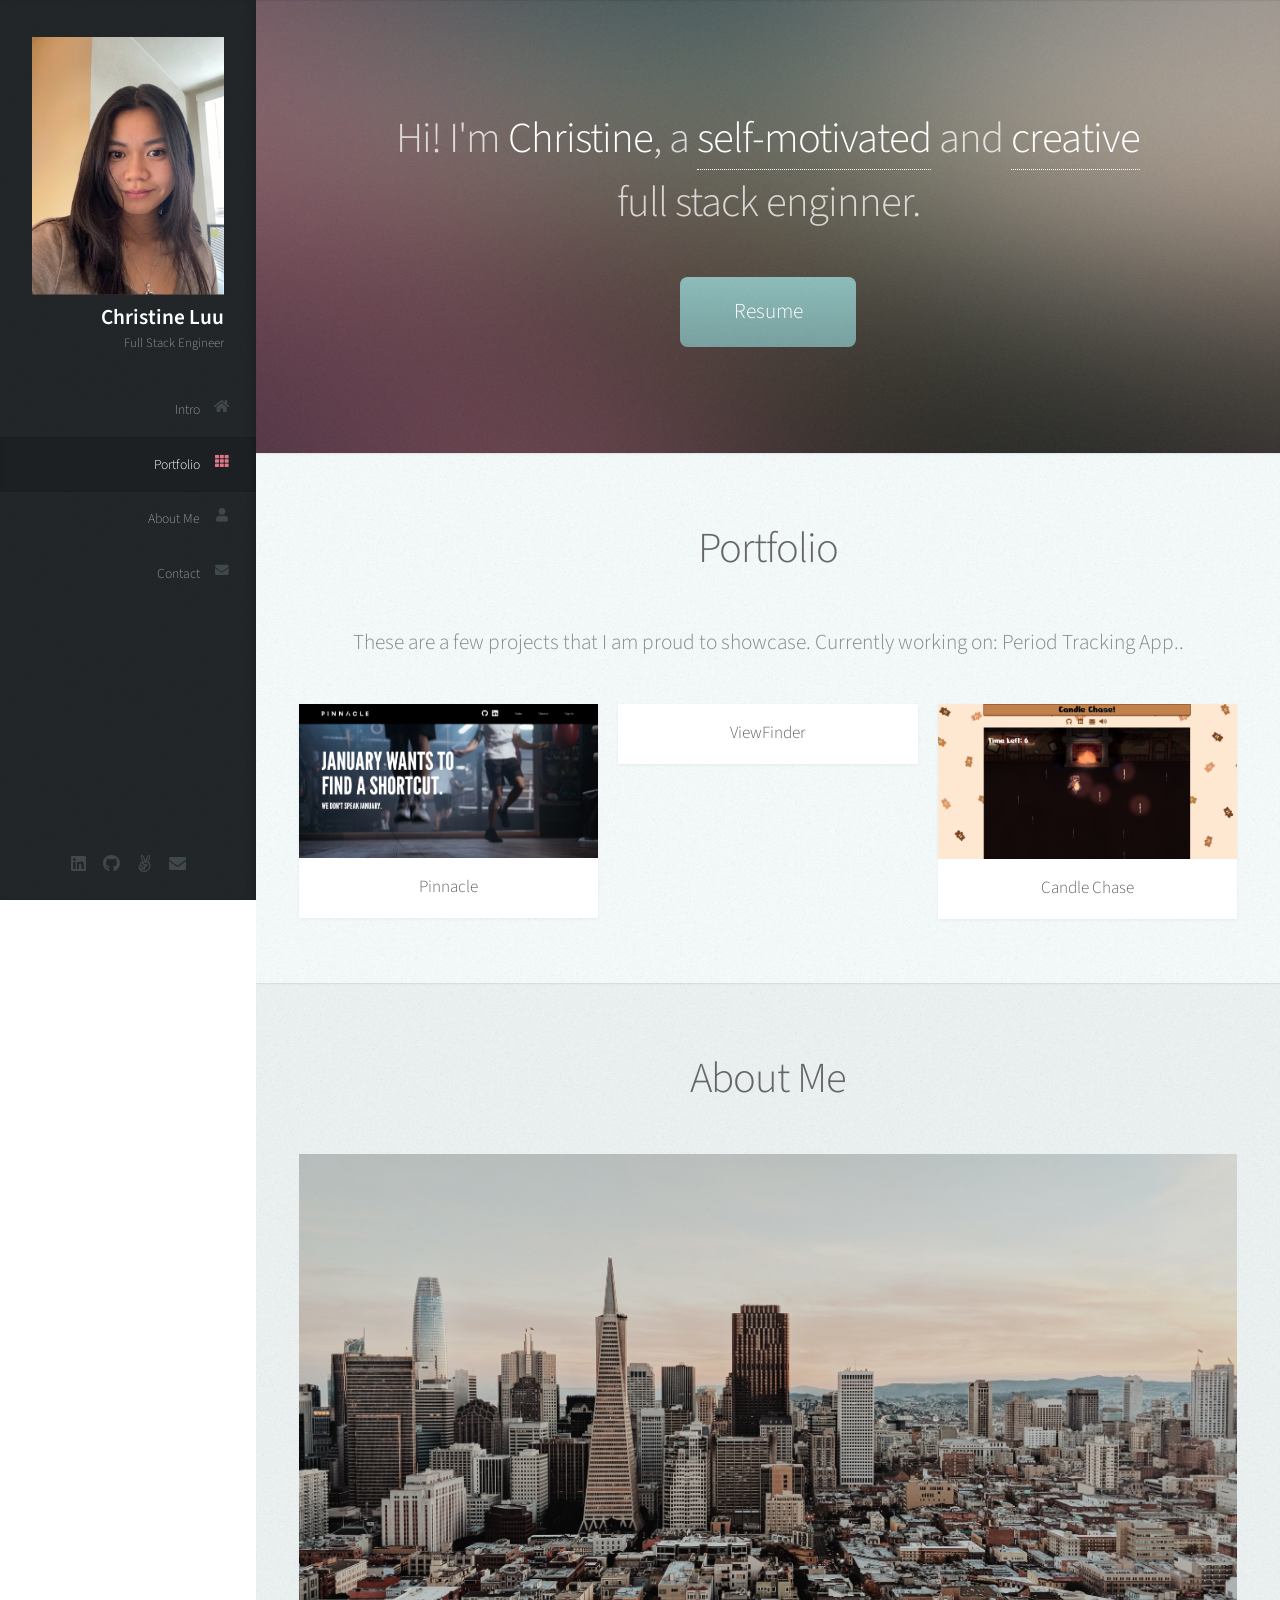
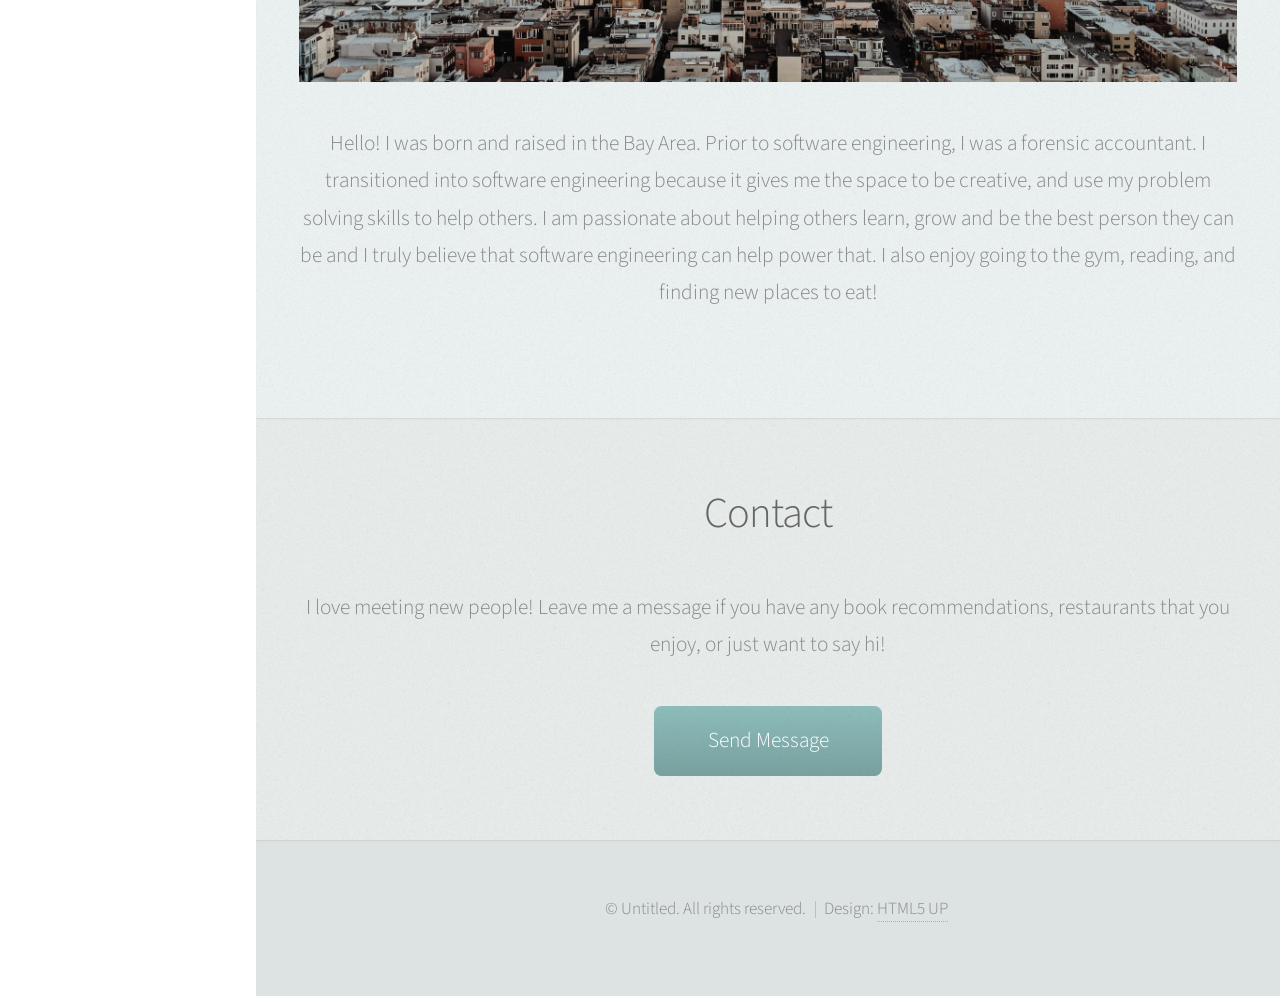
==== index.html @ a73b30ea "first commit" ====
<!DOCTYPE HTML>
<!--
	Prologue by HTML5 UP
	html5up.net | @ajlkn
	Free for personal and commercial use under the CCA 3.0 license (html5up.net/license)
-->
<html>
	<head>
		<title>Christine Luu</title>
		<meta charset="utf-8" />
		<meta name="viewport" content="width=device-width, initial-scale=1, user-scalable=no" />
		<link rel="stylesheet" href="assets/css/main.css" />
		<link rel="icon" type="image/x-icon" href="/images/favicon.png">
	</head>
	<body class="is-preload">

		<!-- Header -->
			<div id="header">

				<div class="top">

					<!-- Logo -->
						<div id="logo">
							<span ><img width="100%" height="100%" src="images/avatar.jpg" alt="" /></span>
							<h1 id="title">Christine Luu</h1>
							<p>Full Stack Engineer</p>
						</div>

					<!-- Nav -->
						<nav id="nav">
							<ul>
								<li><a href="#top" id="top-link"><span class="icon solid fa-home">Intro</span></a></li>
								<li><a href="#portfolio" id="portfolio-link"><span class="icon solid fa-th">Portfolio</span></a></li>
								<li><a href="#about" id="about-link"><span class="icon solid fa-user">About Me</span></a></li>
								<li><a href="#contact" id="contact-link"><span class="icon solid fa-envelope">Contact</span></a></li>
							</ul>
						</nav>

				</div>

				<div class="bottom">

					<!-- Social Icons -->
						<ul class="icons">
							<li><a href="https://www.linkedin.com/in/christineeluu/" target="_blank" class="icon brands fa-linkedin"><span class="label">LinkedIn</span></a></li>
							<li><a href="https://github.com/celuu" class="icon brands fa-github" target="_blank"><span class="label">Github</span></a></li>
							<li><a href="https://angel.co/u/christine-luu-1" class="icon brands fa-angellist" target="_blank"><span class="label">AngelList</span></a></li>
							<li><a href="mailto:christine.e.luu@gmail.com" class="icon solid fa-envelope" target="_blank"><span class="label">Email</span></a></li>
						</ul>

				</div>

			</div>

		<!-- Main -->
			<div id="main">

				<!-- Intro -->
					<section id="top" class="one dark cover">
						<div class="container">

							<header>
								<h2 class="alt">Hi! I'm <strong>Christine</strong>, a <a >self-motivated</a> and <a>creative</a><br />
								full stack
								enginner.</h2>
							</header>

							<footer>
								<a href="https://docs.google.com/document/d/1673OFGEujTyYGFkmAUpJrr63Ra83bWdtCJvjafljT1M/edit?usp=sharing" target="_blank" class="button scrolly">Resume</a>
							</footer>

						</div>
					</section>

				<!-- Portfolio -->
					<section id="portfolio" class="two">
						<div class="container">

							<header>
								<h2>Portfolio</h2>
							</header>

							<p>These are a few projects that I am proud to showcase. Currently working on: Period Tracking App..</p>

							<div class="row">
								<div class="col-4 col-12-mobile">
									<article class="item">
										<a href="https://pinnacle-nd0f.onrender.com/" class="image fit" target="_blank"><img src="images/pinnacle.png" alt="" /></a>
										<header>
											<h3>Pinnacle</h3>
										</header>
									</article>
								</div>
								<div class="col-4 col-12-mobile">
									
									<article class="item">
										<a href="https://viewfinder.onrender.com/" class="image fit" target="_blank"><img src="images/viewfinder.png"
												alt="" /></a>
										<header>
											<h3>ViewFinder</h3>
										</header>
									</article>
								</div>
								<div class="col-4 col-12-mobile">
									<article class="item">
										<a href="https://celuu.github.io/CandleChase/" class="image fit" target="_blank"><img src="images/candlechase.png"
												alt="" /></a>
										<header>
											<h3>Candle Chase</h3>
										</header>
									</article>
								</div>
							</div>

						</div>
					</section>

				<!-- About Me -->
					<section id="about" class="three">
						<div class="container">

							<header>
								<h2>About Me</h2>
							</header>

							<a href="#" class="image featured"><img src="images/sf.jpg" alt="" /></a>

							<p>Hello! I was born and raised in the Bay Area. Prior to software engineering, I was a forensic accountant.
							I transitioned into software engineering because it gives me the space to be creative, and use my problem solving skills to help others.
							I am passionate about helping others learn, grow and be the best person they can be and I truly believe that software engineering can help power that.
							I also enjoy going to the gym, reading, and finding new places to eat! 
							</p>

						</div>
					</section>

				<!-- Contact -->
					<section id="contact" class="four">
						<div class="container">

							<header>
								<h2>Contact</h2>
							</header>

							<p>I love meeting new people! Leave me a message if you have any book recommendations, restaurants that you enjoy, or just want to say hi!</p>
							<form method="post" action="#">
								<div class="row">
									<div class="col-12">
										<a href="mailto:christine.e.luu@gmail.com" target="_blank" class="button scrolly">Send Message</a>
							
									</div>
								</div>
							</form>

						</div>
					</section>

			</div>

		<!-- Footer -->
			<div id="footer">

				<!-- Copyright -->
					<ul class="copyright">
						<li>&copy; Untitled. All rights reserved.</li><li>Design: <a href="http://html5up.net">HTML5 UP</a></li>
					</ul>

			</div>

		<!-- Scripts -->
			<script src="assets/js/jquery.min.js"></script>
			<script src="assets/js/jquery.scrolly.min.js"></script>
			<script src="assets/js/jquery.scrollex.min.js"></script>
			<script src="assets/js/browser.min.js"></script>
			<script src="assets/js/breakpoints.min.js"></script>
			<script src="assets/js/util.js"></script>
			<script src="assets/js/main.js"></script>

	</body>
</html>
---- assets/css/main.css ----
@import url("fontawesome-all.min.css");
@import url("https://fonts.googleapis.com/css?family=Source+Sans+Pro:300,300italic,400,600");

/*
	Prologue by HTML5 UP
	html5up.net | @ajlkn
	Free for personal and commercial use under the CCA 3.0 license (html5up.net/license)
*/

html, body, div, span, applet, object,
iframe, h1, h2, h3, h4, h5, h6, p, blockquote,
pre, a, abbr, acronym, address, big, cite,
code, del, dfn, em, img, ins, kbd, q, s, samp,
small, strike, strong, sub, sup, tt, var, b,
u, i, center, dl, dt, dd, ol, ul, li, fieldset,
form, label, legend, table, caption, tbody,
tfoot, thead, tr, th, td, article, aside,
canvas, details, embed, figure, figcaption,
footer, header, hgroup, menu, nav, output, ruby,
section, summary, time, mark, audio, video {
	margin: 0;
	padding: 0;
	border: 0;
	font-size: 100%;
	font: inherit;
	vertical-align: baseline;}

article, aside, details, figcaption, figure,
footer, header, hgroup, menu, nav, section {
	display: block;}

body {
	line-height: 1;
}

ol, ul {
	list-style: none;
}

blockquote, q {
	quotes: none;
}

	blockquote:before, blockquote:after, q:before, q:after {
		content: '';
		content: none;
	}

table {
	border-collapse: collapse;
	border-spacing: 0;
}

body {
	-webkit-text-size-adjust: none;
}

mark {
	background-color: transparent;
	color: inherit;
}

input::-moz-focus-inner {
	border: 0;
	padding: 0;
}

input, select, textarea {
	-moz-appearance: none;
	-webkit-appearance: none;
	-ms-appearance: none;
	appearance: none;
}

/* Basic */

	html {
		box-sizing: border-box;
	}

	*, *:before, *:after {
		box-sizing: inherit;
	}

	body {
		background: #fff;
		font-family: 'Source Sans Pro', sans-serif;
		font-size: 19pt;
		font-weight: 300;
		line-height: 1.75em;
		color: #888;
	}

		body.is-preload *, body.is-preload *:before, body.is-preload *:after {
			-moz-animation: none !important;
			-webkit-animation: none !important;
			-ms-animation: none !important;
			animation: none !important;
			-moz-transition: none !important;
			-webkit-transition: none !important;
			-ms-transition: none !important;
			transition: none !important;
		}

	input, textarea, select {
		font-family: 'Source Sans Pro', sans-serif;
		font-size: 19pt;
		font-weight: 300;
		line-height: 1.75em;
		color: #888;
	}

	h1, h2, h3, h4, h5, h6 {
		font-weight: 300;
		color: #666;
		line-height: 1.5em;
	}

	h1 a, h2 a, h3 a, h4 a, h5 a, h6 a {
		color: inherit;
		text-decoration: none;
	}

		h1 a strong, h2 a strong, h3 a strong, h4 a strong, h5 a strong, h6 a strong {
			color: #333;
		}

	h2 {
		font-size: 2em;
		letter-spacing: -1px;
	}

		h2.alt {
			color: #888;
		}

			h2.alt strong {
				color: #666;
			}

	h3 {
		font-size: 1.5em;
	}

	header {
		margin: 0 0 2em 0;
	}

		header > p {
			margin: 1em 0 0 0;
		}

	footer {
		margin: 2em 0 0 0;
	}

	strong, b {
		font-weight: 300;
		color: #666;
	}

	em, i {
		font-style: italic;
	}

	a {
		text-decoration: none;
		color: inherit;
		border-bottom: dotted 1px rgba(128, 128, 128, 0.5);
		-moz-transition: color 0.35s ease-in-out, border-bottom-color 0.35s ease-in-out;
		-webkit-transition: color 0.35s ease-in-out, border-bottom-color 0.35s ease-in-out;
		-ms-transition: color 0.35s ease-in-out, border-bottom-color 0.35s ease-in-out;
		transition: color 0.35s ease-in-out, border-bottom-color 0.35s ease-in-out;
		outline: 0;
	}

		a:hover {
			color: #E27689;
			border-bottom-color: rgba(255, 255, 255, 0);
		}

	sub {
		position: relative;
		top: 0.5em;
		font-size: 0.8em;
	}

	sup {
		position: relative;
		top: -0.5em;
		font-size: 0.8em;
	}

	hr {
		border: 0;
		border-top: solid 1px #ddd;
	}

	blockquote {
		border-left: solid 0.5em #ddd;
		padding: 1em 0 1em 2em;
		font-style: italic;
	}

	p, ul, ol, dl, table {
		margin-bottom: 2em;
	}

	br.clear {
		clear: both;
	}

/* Container */

	.container {
		margin: 0 auto;
		max-width: 100%;
		width: 1400px;
	}

		@media screen and (min-width: 961px) and (max-width: 1880px) {

			.container {
				width: 1200px;
			}

		}

		@media screen and (min-width: 961px) and (max-width: 1620px) {

			.container {
				width: 960px;
			}

		}

		@media screen and (min-width: 961px) and (max-width: 1320px) {

			.container {
				width: 100%;
			}

		}

		@media screen and (max-width: 960px) {

			.container {
				width: 100%;
			}

		}

		@media screen and (max-width: 736px) {

			.container {
				width: 100%;
			}

		}

/* Row */

	.row {
		display: flex;
		flex-wrap: wrap;
		box-sizing: border-box;
		align-items: stretch;
	}

		.row > * {
			box-sizing: border-box;
		}

		.row.gtr-uniform > * > :last-child {
			margin-bottom: 0;
		}

		.row.aln-left {
			justify-content: flex-start;
		}

		.row.aln-center {
			justify-content: center;
		}

		.row.aln-right {
			justify-content: flex-end;
		}

		.row.aln-top {
			align-items: flex-start;
		}

		.row.aln-middle {
			align-items: center;
		}

		.row.aln-bottom {
			align-items: flex-end;
		}

		.row > .imp {
			order: -1;
		}

		.row > .col-1 {
			width: 8.33333%;
		}

		.row > .off-1 {
			margin-left: 8.33333%;
		}

		.row > .col-2 {
			width: 16.66667%;
		}

		.row > .off-2 {
			margin-left: 16.66667%;
		}

		.row > .col-3 {
			width: 25%;
		}

		.row > .off-3 {
			margin-left: 25%;
		}

		.row > .col-4 {
			width: 33.33333%;
		}

		.row > .off-4 {
			margin-left: 33.33333%;
		}

		.row > .col-5 {
			width: 41.66667%;
		}

		.row > .off-5 {
			margin-left: 41.66667%;
		}

		.row > .col-6 {
			width: 50%;
		}

		.row > .off-6 {
			margin-left: 50%;
		}

		.row > .col-7 {
			width: 58.33333%;
		}

		.row > .off-7 {
			margin-left: 58.33333%;
		}

		.row > .col-8 {
			width: 66.66667%;
		}

		.row > .off-8 {
			margin-left: 66.66667%;
		}

		.row > .col-9 {
			width: 75%;
		}

		.row > .off-9 {
			margin-left: 75%;
		}

		.row > .col-10 {
			width: 83.33333%;
		}

		.row > .off-10 {
			margin-left: 83.33333%;
		}

		.row > .col-11 {
			width: 91.66667%;
		}

		.row > .off-11 {
			margin-left: 91.66667%;
		}

		.row > .col-12 {
			width: 100%;
		}

		.row > .off-12 {
			margin-left: 100%;
		}

		.row.gtr-0 {
			margin-top: 0px;
			margin-left: 0px;
		}

			.row.gtr-0 > * {
				padding: 0px 0 0 0px;
			}

			.row.gtr-0.gtr-uniform {
				margin-top: 0px;
			}

				.row.gtr-0.gtr-uniform > * {
					padding-top: 0px;
				}

		.row.gtr-25 {
			margin-top: -10px;
			margin-left: -10px;
		}

			.row.gtr-25 > * {
				padding: 10px 0 0 10px;
			}

			.row.gtr-25.gtr-uniform {
				margin-top: -10px;
			}

				.row.gtr-25.gtr-uniform > * {
					padding-top: 10px;
				}

		.row.gtr-50 {
			margin-top: -20px;
			margin-left: -20px;
		}

			.row.gtr-50 > * {
				padding: 20px 0 0 20px;
			}

			.row.gtr-50.gtr-uniform {
				margin-top: -20px;
			}

				.row.gtr-50.gtr-uniform > * {
					padding-top: 20px;
				}

		.row {
			margin-top: -40px;
			margin-left: -40px;
		}

			.row > * {
				padding: 40px 0 0 40px;
			}

			.row.gtr-uniform {
				margin-top: -40px;
			}

				.row.gtr-uniform > * {
					padding-top: 40px;
				}

		.row.gtr-150 {
			margin-top: -60px;
			margin-left: -60px;
		}

			.row.gtr-150 > * {
				padding: 60px 0 0 60px;
			}

			.row.gtr-150.gtr-uniform {
				margin-top: -60px;
			}

				.row.gtr-150.gtr-uniform > * {
					padding-top: 60px;
				}

		.row.gtr-200 {
			margin-top: -80px;
			margin-left: -80px;
		}

			.row.gtr-200 > * {
				padding: 80px 0 0 80px;
			}

			.row.gtr-200.gtr-uniform {
				margin-top: -80px;
			}

				.row.gtr-200.gtr-uniform > * {
					padding-top: 80px;
				}

		@media screen and (min-width: 961px) and (max-width: 1880px) {

			.row {
				display: flex;
				flex-wrap: wrap;
				box-sizing: border-box;
				align-items: stretch;
			}

				.row > * {
					box-sizing: border-box;
				}

				.row.gtr-uniform > * > :last-child {
					margin-bottom: 0;
				}

				.row.aln-left {
					justify-content: flex-start;
				}

				.row.aln-center {
					justify-content: center;
				}

				.row.aln-right {
					justify-content: flex-end;
				}

				.row.aln-top {
					align-items: flex-start;
				}

				.row.aln-middle {
					align-items: center;
				}

				.row.aln-bottom {
					align-items: flex-end;
				}

				.row > .imp-wide {
					order: -1;
				}

				.row > .col-1-wide {
					width: 8.33333%;
				}

				.row > .off-1-wide {
					margin-left: 8.33333%;
				}

				.row > .col-2-wide {
					width: 16.66667%;
				}

				.row > .off-2-wide {
					margin-left: 16.66667%;
				}

				.row > .col-3-wide {
					width: 25%;
				}

				.row > .off-3-wide {
					margin-left: 25%;
				}

				.row > .col-4-wide {
					width: 33.33333%;
				}

				.row > .off-4-wide {
					margin-left: 33.33333%;
				}

				.row > .col-5-wide {
					width: 41.66667%;
				}

				.row > .off-5-wide {
					margin-left: 41.66667%;
				}

				.row > .col-6-wide {
					width: 50%;
				}

				.row > .off-6-wide {
					margin-left: 50%;
				}

				.row > .col-7-wide {
					width: 58.33333%;
				}

				.row > .off-7-wide {
					margin-left: 58.33333%;
				}

				.row > .col-8-wide {
					width: 66.66667%;
				}

				.row > .off-8-wide {
					margin-left: 66.66667%;
				}

				.row > .col-9-wide {
					width: 75%;
				}

				.row > .off-9-wide {
					margin-left: 75%;
				}

				.row > .col-10-wide {
					width: 83.33333%;
				}

				.row > .off-10-wide {
					margin-left: 83.33333%;
				}

				.row > .col-11-wide {
					width: 91.66667%;
				}

				.row > .off-11-wide {
					margin-left: 91.66667%;
				}

				.row > .col-12-wide {
					width: 100%;
				}

				.row > .off-12-wide {
					margin-left: 100%;
				}

				.row.gtr-0 {
					margin-top: 0px;
					margin-left: 0px;
				}

					.row.gtr-0 > * {
						padding: 0px 0 0 0px;
					}

					.row.gtr-0.gtr-uniform {
						margin-top: 0px;
					}

						.row.gtr-0.gtr-uniform > * {
							padding-top: 0px;
						}

				.row.gtr-25 {
					margin-top: -10px;
					margin-left: -10px;
				}

					.row.gtr-25 > * {
						padding: 10px 0 0 10px;
					}

					.row.gtr-25.gtr-uniform {
						margin-top: -10px;
					}

						.row.gtr-25.gtr-uniform > * {
							padding-top: 10px;
						}

				.row.gtr-50 {
					margin-top: -20px;
					margin-left: -20px;
				}

					.row.gtr-50 > * {
						padding: 20px 0 0 20px;
					}

					.row.gtr-50.gtr-uniform {
						margin-top: -20px;
					}

						.row.gtr-50.gtr-uniform > * {
							padding-top: 20px;
						}

				.row {
					margin-top: -40px;
					margin-left: -40px;
				}

					.row > * {
						padding: 40px 0 0 40px;
					}

					.row.gtr-uniform {
						margin-top: -40px;
					}

						.row.gtr-uniform > * {
							padding-top: 40px;
						}

				.row.gtr-150 {
					margin-top: -60px;
					margin-left: -60px;
				}

					.row.gtr-150 > * {
						padding: 60px 0 0 60px;
					}

					.row.gtr-150.gtr-uniform {
						margin-top: -60px;
					}

						.row.gtr-150.gtr-uniform > * {
							padding-top: 60px;
						}

				.row.gtr-200 {
					margin-top: -80px;
					margin-left: -80px;
				}

					.row.gtr-200 > * {
						padding: 80px 0 0 80px;
					}

					.row.gtr-200.gtr-uniform {
						margin-top: -80px;
					}

						.row.gtr-200.gtr-uniform > * {
							padding-top: 80px;
						}

		}

		@media screen and (min-width: 961px) and (max-width: 1620px) {

			.row {
				display: flex;
				flex-wrap: wrap;
				box-sizing: border-box;
				align-items: stretch;
			}

				.row > * {
					box-sizing: border-box;
				}

				.row.gtr-uniform > * > :last-child {
					margin-bottom: 0;
				}

				.row.aln-left {
					justify-content: flex-start;
				}

				.row.aln-center {
					justify-content: center;
				}

				.row.aln-right {
					justify-content: flex-end;
				}

				.row.aln-top {
					align-items: flex-start;
				}

				.row.aln-middle {
					align-items: center;
				}

				.row.aln-bottom {
					align-items: flex-end;
				}

				.row > .imp-normal {
					order: -1;
				}

				.row > .col-1-normal {
					width: 8.33333%;
				}

				.row > .off-1-normal {
					margin-left: 8.33333%;
				}

				.row > .col-2-normal {
					width: 16.66667%;
				}

				.row > .off-2-normal {
					margin-left: 16.66667%;
				}

				.row > .col-3-normal {
					width: 25%;
				}

				.row > .off-3-normal {
					margin-left: 25%;
				}

				.row > .col-4-normal {
					width: 33.33333%;
				}

				.row > .off-4-normal {
					margin-left: 33.33333%;
				}

				.row > .col-5-normal {
					width: 41.66667%;
				}

				.row > .off-5-normal {
					margin-left: 41.66667%;
				}

				.row > .col-6-normal {
					width: 50%;
				}

				.row > .off-6-normal {
					margin-left: 50%;
				}

				.row > .col-7-normal {
					width: 58.33333%;
				}

				.row > .off-7-normal {
					margin-left: 58.33333%;
				}

				.row > .col-8-normal {
					width: 66.66667%;
				}

				.row > .off-8-normal {
					margin-left: 66.66667%;
				}

				.row > .col-9-normal {
					width: 75%;
				}

				.row > .off-9-normal {
					margin-left: 75%;
				}

				.row > .col-10-normal {
					width: 83.33333%;
				}

				.row > .off-10-normal {
					margin-left: 83.33333%;
				}

				.row > .col-11-normal {
					width: 91.66667%;
				}

				.row > .off-11-normal {
					margin-left: 91.66667%;
				}

				.row > .col-12-normal {
					width: 100%;
				}

				.row > .off-12-normal {
					margin-left: 100%;
				}

				.row.gtr-0 {
					margin-top: 0px;
					margin-left: 0px;
				}

					.row.gtr-0 > * {
						padding: 0px 0 0 0px;
					}

					.row.gtr-0.gtr-uniform {
						margin-top: 0px;
					}

						.row.gtr-0.gtr-uniform > * {
							padding-top: 0px;
						}

				.row.gtr-25 {
					margin-top: -10px;
					margin-left: -10px;
				}

					.row.gtr-25 > * {
						padding: 10px 0 0 10px;
					}

					.row.gtr-25.gtr-uniform {
						margin-top: -10px;
					}

						.row.gtr-25.gtr-uniform > * {
							padding-top: 10px;
						}

				.row.gtr-50 {
					margin-top: -20px;
					margin-left: -20px;
				}

					.row.gtr-50 > * {
						padding: 20px 0 0 20px;
					}

					.row.gtr-50.gtr-uniform {
						margin-top: -20px;
					}

						.row.gtr-50.gtr-uniform > * {
							padding-top: 20px;
						}

				.row {
					margin-top: -40px;
					margin-left: -40px;
				}

					.row > * {
						padding: 40px 0 0 40px;
					}

					.row.gtr-uniform {
						margin-top: -40px;
					}

						.row.gtr-uniform > * {
							padding-top: 40px;
						}

				.row.gtr-150 {
					margin-top: -60px;
					margin-left: -60px;
				}

					.row.gtr-150 > * {
						padding: 60px 0 0 60px;
					}

					.row.gtr-150.gtr-uniform {
						margin-top: -60px;
					}

						.row.gtr-150.gtr-uniform > * {
							padding-top: 60px;
						}

				.row.gtr-200 {
					margin-top: -80px;
					margin-left: -80px;
				}

					.row.gtr-200 > * {
						padding: 80px 0 0 80px;
					}

					.row.gtr-200.gtr-uniform {
						margin-top: -80px;
					}

						.row.gtr-200.gtr-uniform > * {
							padding-top: 80px;
						}

		}

		@media screen and (min-width: 961px) and (max-width: 1320px) {

			.row {
				display: flex;
				flex-wrap: wrap;
				box-sizing: border-box;
				align-items: stretch;
			}

				.row > * {
					box-sizing: border-box;
				}

				.row.gtr-uniform > * > :last-child {
					margin-bottom: 0;
				}

				.row.aln-left {
					justify-content: flex-start;
				}

				.row.aln-center {
					justify-content: center;
				}

				.row.aln-right {
					justify-content: flex-end;
				}

				.row.aln-top {
					align-items: flex-start;
				}

				.row.aln-middle {
					align-items: center;
				}

				.row.aln-bottom {
					align-items: flex-end;
				}

				.row > .imp-narrow {
					order: -1;
				}

				.row > .col-1-narrow {
					width: 8.33333%;
				}

				.row > .off-1-narrow {
					margin-left: 8.33333%;
				}

				.row > .col-2-narrow {
					width: 16.66667%;
				}

				.row > .off-2-narrow {
					margin-left: 16.66667%;
				}

				.row > .col-3-narrow {
					width: 25%;
				}

				.row > .off-3-narrow {
					margin-left: 25%;
				}

				.row > .col-4-narrow {
					width: 33.33333%;
				}

				.row > .off-4-narrow {
					margin-left: 33.33333%;
				}

				.row > .col-5-narrow {
					width: 41.66667%;
				}

				.row > .off-5-narrow {
					margin-left: 41.66667%;
				}

				.row > .col-6-narrow {
					width: 50%;
				}

				.row > .off-6-narrow {
					margin-left: 50%;
				}

				.row > .col-7-narrow {
					width: 58.33333%;
				}

				.row > .off-7-narrow {
					margin-left: 58.33333%;
				}

				.row > .col-8-narrow {
					width: 66.66667%;
				}

				.row > .off-8-narrow {
					margin-left: 66.66667%;
				}

				.row > .col-9-narrow {
					width: 75%;
				}

				.row > .off-9-narrow {
					margin-left: 75%;
				}

				.row > .col-10-narrow {
					width: 83.33333%;
				}

				.row > .off-10-narrow {
					margin-left: 83.33333%;
				}

				.row > .col-11-narrow {
					width: 91.66667%;
				}

				.row > .off-11-narrow {
					margin-left: 91.66667%;
				}

				.row > .col-12-narrow {
					width: 100%;
				}

				.row > .off-12-narrow {
					margin-left: 100%;
				}

				.row.gtr-0 {
					margin-top: 0px;
					margin-left: 0px;
				}

					.row.gtr-0 > * {
						padding: 0px 0 0 0px;
					}

					.row.gtr-0.gtr-uniform {
						margin-top: 0px;
					}

						.row.gtr-0.gtr-uniform > * {
							padding-top: 0px;
						}

				.row.gtr-25 {
					margin-top: -5px;
					margin-left: -5px;
				}

					.row.gtr-25 > * {
						padding: 5px 0 0 5px;
					}

					.row.gtr-25.gtr-uniform {
						margin-top: -5px;
					}

						.row.gtr-25.gtr-uniform > * {
							padding-top: 5px;
						}

				.row.gtr-50 {
					margin-top: -10px;
					margin-left: -10px;
				}

					.row.gtr-50 > * {
						padding: 10px 0 0 10px;
					}

					.row.gtr-50.gtr-uniform {
						margin-top: -10px;
					}

						.row.gtr-50.gtr-uniform > * {
							padding-top: 10px;
						}

				.row {
					margin-top: -20px;
					margin-left: -20px;
				}

					.row > * {
						padding: 20px 0 0 20px;
					}

					.row.gtr-uniform {
						margin-top: -20px;
					}

						.row.gtr-uniform > * {
							padding-top: 20px;
						}

				.row.gtr-150 {
					margin-top: -30px;
					margin-left: -30px;
				}

					.row.gtr-150 > * {
						padding: 30px 0 0 30px;
					}

					.row.gtr-150.gtr-uniform {
						margin-top: -30px;
					}

						.row.gtr-150.gtr-uniform > * {
							padding-top: 30px;
						}

				.row.gtr-200 {
					margin-top: -40px;
					margin-left: -40px;
				}

					.row.gtr-200 > * {
						padding: 40px 0 0 40px;
					}

					.row.gtr-200.gtr-uniform {
						margin-top: -40px;
					}

						.row.gtr-200.gtr-uniform > * {
							padding-top: 40px;
						}

		}

		@media screen and (max-width: 960px) {

			.row {
				display: flex;
				flex-wrap: wrap;
				box-sizing: border-box;
				align-items: stretch;
			}

				.row > * {
					box-sizing: border-box;
				}

				.row.gtr-uniform > * > :last-child {
					margin-bottom: 0;
				}

				.row.aln-left {
					justify-content: flex-start;
				}

				.row.aln-center {
					justify-content: center;
				}

				.row.aln-right {
					justify-content: flex-end;
				}

				.row.aln-top {
					align-items: flex-start;
				}

				.row.aln-middle {
					align-items: center;
				}

				.row.aln-bottom {
					align-items: flex-end;
				}

				.row > .imp-narrower {
					order: -1;
				}

				.row > .col-1-narrower {
					width: 8.33333%;
				}

				.row > .off-1-narrower {
					margin-left: 8.33333%;
				}

				.row > .col-2-narrower {
					width: 16.66667%;
				}

				.row > .off-2-narrower {
					margin-left: 16.66667%;
				}

				.row > .col-3-narrower {
					width: 25%;
				}

				.row > .off-3-narrower {
					margin-left: 25%;
				}

				.row > .col-4-narrower {
					width: 33.33333%;
				}

				.row > .off-4-narrower {
					margin-left: 33.33333%;
				}

				.row > .col-5-narrower {
					width: 41.66667%;
				}

				.row > .off-5-narrower {
					margin-left: 41.66667%;
				}

				.row > .col-6-narrower {
					width: 50%;
				}

				.row > .off-6-narrower {
					margin-left: 50%;
				}

				.row > .col-7-narrower {
					width: 58.33333%;
				}

				.row > .off-7-narrower {
					margin-left: 58.33333%;
				}

				.row > .col-8-narrower {
					width: 66.66667%;
				}

				.row > .off-8-narrower {
					margin-left: 66.66667%;
				}

				.row > .col-9-narrower {
					width: 75%;
				}

				.row > .off-9-narrower {
					margin-left: 75%;
				}

				.row > .col-10-narrower {
					width: 83.33333%;
				}

				.row > .off-10-narrower {
					margin-left: 83.33333%;
				}

				.row > .col-11-narrower {
					width: 91.66667%;
				}

				.row > .off-11-narrower {
					margin-left: 91.66667%;
				}

				.row > .col-12-narrower {
					width: 100%;
				}

				.row > .off-12-narrower {
					margin-left: 100%;
				}

				.row.gtr-0 {
					margin-top: 0px;
					margin-left: 0px;
				}

					.row.gtr-0 > * {
						padding: 0px 0 0 0px;
					}

					.row.gtr-0.gtr-uniform {
						margin-top: 0px;
					}

						.row.gtr-0.gtr-uniform > * {
							padding-top: 0px;
						}

				.row.gtr-25 {
					margin-top: -5px;
					margin-left: -5px;
				}

					.row.gtr-25 > * {
						padding: 5px 0 0 5px;
					}

					.row.gtr-25.gtr-uniform {
						margin-top: -5px;
					}

						.row.gtr-25.gtr-uniform > * {
							padding-top: 5px;
						}

				.row.gtr-50 {
					margin-top: -10px;
					margin-left: -10px;
				}

					.row.gtr-50 > * {
						padding: 10px 0 0 10px;
					}

					.row.gtr-50.gtr-uniform {
						margin-top: -10px;
					}

						.row.gtr-50.gtr-uniform > * {
							padding-top: 10px;
						}

				.row {
					margin-top: -20px;
					margin-left: -20px;
				}

					.row > * {
						padding: 20px 0 0 20px;
					}

					.row.gtr-uniform {
						margin-top: -20px;
					}

						.row.gtr-uniform > * {
							padding-top: 20px;
						}

				.row.gtr-150 {
					margin-top: -30px;
					margin-left: -30px;
				}

					.row.gtr-150 > * {
						padding: 30px 0 0 30px;
					}

					.row.gtr-150.gtr-uniform {
						margin-top: -30px;
					}

						.row.gtr-150.gtr-uniform > * {
							padding-top: 30px;
						}

				.row.gtr-200 {
					margin-top: -40px;
					margin-left: -40px;
				}

					.row.gtr-200 > * {
						padding: 40px 0 0 40px;
					}

					.row.gtr-200.gtr-uniform {
						margin-top: -40px;
					}

						.row.gtr-200.gtr-uniform > * {
							padding-top: 40px;
						}

		}

		@media screen and (max-width: 736px) {

			.row {
				display: flex;
				flex-wrap: wrap;
				box-sizing: border-box;
				align-items: stretch;
			}

				.row > * {
					box-sizing: border-box;
				}

				.row.gtr-uniform > * > :last-child {
					margin-bottom: 0;
				}

				.row.aln-left {
					justify-content: flex-start;
				}

				.row.aln-center {
					justify-content: center;
				}

				.row.aln-right {
					justify-content: flex-end;
				}

				.row.aln-top {
					align-items: flex-start;
				}

				.row.aln-middle {
					align-items: center;
				}

				.row.aln-bottom {
					align-items: flex-end;
				}

				.row > .imp-mobile {
					order: -1;
				}

				.row > .col-1-mobile {
					width: 8.33333%;
				}

				.row > .off-1-mobile {
					margin-left: 8.33333%;
				}

				.row > .col-2-mobile {
					width: 16.66667%;
				}

				.row > .off-2-mobile {
					margin-left: 16.66667%;
				}

				.row > .col-3-mobile {
					width: 25%;
				}

				.row > .off-3-mobile {
					margin-left: 25%;
				}

				.row > .col-4-mobile {
					width: 33.33333%;
				}

				.row > .off-4-mobile {
					margin-left: 33.33333%;
				}

				.row > .col-5-mobile {
					width: 41.66667%;
				}

				.row > .off-5-mobile {
					margin-left: 41.66667%;
				}

				.row > .col-6-mobile {
					width: 50%;
				}

				.row > .off-6-mobile {
					margin-left: 50%;
				}

				.row > .col-7-mobile {
					width: 58.33333%;
				}

				.row > .off-7-mobile {
					margin-left: 58.33333%;
				}

				.row > .col-8-mobile {
					width: 66.66667%;
				}

				.row > .off-8-mobile {
					margin-left: 66.66667%;
				}

				.row > .col-9-mobile {
					width: 75%;
				}

				.row > .off-9-mobile {
					margin-left: 75%;
				}

				.row > .col-10-mobile {
					width: 83.33333%;
				}

				.row > .off-10-mobile {
					margin-left: 83.33333%;
				}

				.row > .col-11-mobile {
					width: 91.66667%;
				}

				.row > .off-11-mobile {
					margin-left: 91.66667%;
				}

				.row > .col-12-mobile {
					width: 100%;
				}

				.row > .off-12-mobile {
					margin-left: 100%;
				}

				.row.gtr-0 {
					margin-top: 0px;
					margin-left: 0px;
				}

					.row.gtr-0 > * {
						padding: 0px 0 0 0px;
					}

					.row.gtr-0.gtr-uniform {
						margin-top: 0px;
					}

						.row.gtr-0.gtr-uniform > * {
							padding-top: 0px;
						}

				.row.gtr-25 {
					margin-top: -5px;
					margin-left: -5px;
				}

					.row.gtr-25 > * {
						padding: 5px 0 0 5px;
					}

					.row.gtr-25.gtr-uniform {
						margin-top: -5px;
					}

						.row.gtr-25.gtr-uniform > * {
							padding-top: 5px;
						}

				.row.gtr-50 {
					margin-top: -10px;
					margin-left: -10px;
				}

					.row.gtr-50 > * {
						padding: 10px 0 0 10px;
					}

					.row.gtr-50.gtr-uniform {
						margin-top: -10px;
					}

						.row.gtr-50.gtr-uniform > * {
							padding-top: 10px;
						}

				.row {
					margin-top: -20px;
					margin-left: -20px;
				}

					.row > * {
						padding: 20px 0 0 20px;
					}

					.row.gtr-uniform {
						margin-top: -20px;
					}

						.row.gtr-uniform > * {
							padding-top: 20px;
						}

				.row.gtr-150 {
					margin-top: -30px;
					margin-left: -30px;
				}

					.row.gtr-150 > * {
						padding: 30px 0 0 30px;
					}

					.row.gtr-150.gtr-uniform {
						margin-top: -30px;
					}

						.row.gtr-150.gtr-uniform > * {
							padding-top: 30px;
						}

				.row.gtr-200 {
					margin-top: -40px;
					margin-left: -40px;
				}

					.row.gtr-200 > * {
						padding: 40px 0 0 40px;
					}

					.row.gtr-200.gtr-uniform {
						margin-top: -40px;
					}

						.row.gtr-200.gtr-uniform > * {
							padding-top: 40px;
						}

		}

/* Sections/Article */

	section, article {
		margin-bottom: 3em;

	}

		section > :last-child,
		section > .container, section:last-child, article > :last-child,
		article > .container, article:last-child {
			margin-bottom: 0;
		}

		.row > section, .row > article {
			margin-bottom: 0;
		}

/* Image */

	.image {
		display: inline-block;
		border: 0;
	}

		.image img {
			display: block;
			width: 100%;
		}

		.image.avatar48 {
			width: 48px;
			height: 48px;
			background: #f00;
		}

			.image.avatar48 img {
				width: 48px;
				height: 48px;
			}

		.image.fit {
			display: block;
			width: 100%;
		}

		.image.featured {
			display: block;
			width: 100%;
			margin: 0 0 2em 0;
		}

		.image.left {
			float: left;
			margin: 0 2em 2em 0;
		}

		.image.centered {
			display: block;
			margin: 0 0 2em 0;
		}

			.image.centered img {
				margin: 0 auto;
				width: auto;
			}

/* List */

	ul {
		list-style: disc;
		padding-left: 1em;
	}

		ul li {
			padding-left: 0.5em;
		}

	ol {
		list-style: decimal;
		padding-left: 1.25em;
	}

		ol li {
			padding-left: 0.25em;
		}

/* Icons */

	ul.icons {
		cursor: default;
		list-style: none;
		padding-left: 0;
	}

		ul.icons li {
			display: inline-block;
			padding-left: 0;
		}

		ul.icons a {
			display: inline-block;
			width: 2em;
			height: 2em;
			line-height: 2em;
			text-align: center;
			border: 0;
		}

/* Form */

	form label {
		display: block;
		text-align: left;
		margin-bottom: 0.5em;
	}

	form input[type="text"],
	form input[type="email"],
	form input[type="password"],
	form select,
	form textarea {
		position: relative;
		-webkit-appearance: none;
		display: block;
		border: 0;
		outline: 0;
		background: #fff;
		background: rgba(255, 255, 255, 0.75);
		width: 100%;
		border-radius: 0.35em;
		padding: 0.75em 1em 0.75em 1em;
		box-shadow: inset 0 0.1em 0.1em 0 rgba(0, 0, 0, 0.05);
		border: solid 1px rgba(0, 0, 0, 0.15);
		-moz-transition: all 0.35s ease-in-out;
		-webkit-transition: all 0.35s ease-in-out;
		-ms-transition: all 0.35s ease-in-out;
		transition: all 0.35s ease-in-out;
	}

		form input[type="text"]:focus,
		form input[type="email"]:focus,
		form input[type="password"]:focus,
		form select:focus,
		form textarea:focus {
			box-shadow: 0 0 2px 1px #8ebebc;
			background: #fff;
		}

	form input[type="text"],
	form input[type="email"],
	form input[type="password"],
	form select {
		line-height: 1.25em;
	}

	form textarea {
		min-height: 14em;
	}

	form ::-webkit-input-placeholder {
		color: #555 !important;
	}

	form :-moz-placeholder {
		color: #555 !important;
	}

	form ::-moz-placeholder {
		color: #555 !important;
	}

	form :-ms-input-placeholder {
		color: #555 !important;
	}

	form ::-moz-focus-inner {
		border: 0;
	}

/* Table */

	table {
		width: 100%;
		text-align: left;
	}

		table tbody tr:nth-child(2n+2) {
			background: #f4f4f4;
		}

		table td {
			padding: 0.5em 1em 0.5em 1em;
		}

		table th {
			text-align: left;
			padding: 0.5em 1em 0.5em 1em;
			color: #fff;
			background: #222729 url("images/overlay.png");
		}

		table thead {
			background: #444;
			color: #fff;
		}

		table tfoot {
			background: #eee;
		}

/* Button */

	input[type="button"],
	input[type="submit"],
	input[type="reset"],
	button,
	.button {
		position: relative;
		display: inline-block;
		border-radius: 0.35em;
		color: #fff !important;
		text-decoration: none;
		padding: 0.75em 2.5em 0.75em 2.5em;
		background-color: #8ebebc;
		border: 0;
		cursor: pointer;
		background-image: -moz-linear-gradient(top, rgba(0, 0, 0, 0), rgba(0, 0, 0, 0.15)), url("images/overlay.png");
		background-image: -webkit-linear-gradient(top, rgba(0, 0, 0, 0), rgba(0, 0, 0, 0.15)), url("images/overlay.png");
		background-image: -ms-linear-gradient(top, rgba(0, 0, 0, 0), rgba(0, 0, 0, 0.15)), url("images/overlay.png");
		background-image: linear-gradient(top, rgba(0, 0, 0, 0), rgba(0, 0, 0, 0.15)), url("images/overlay.png");
		-moz-transition: background-color 0.35s ease-in-out;
		-webkit-transition: background-color 0.35s ease-in-out;
		-ms-transition: background-color 0.35s ease-in-out;
		transition: background-color 0.35s ease-in-out;
	}

		input[type="button"]:hover,
		input[type="submit"]:hover,
		input[type="reset"]:hover,
		button:hover,
		.button:hover {
			background-color: #9ececc;
		}

		input[type="button"]:active,
		input[type="submit"]:active,
		input[type="reset"]:active,
		button:active,
		.button:active {
			background-color: #7eaeac;
		}

/* Item */

	.item {
		box-shadow: 0 0.05em 0.15em 0 rgba(0, 0, 0, 0.05);
		margin-bottom: 40px;
	}

		.item header {
			background: #fff;
			margin: 0;
			padding: 1em 0 1em 0;
			font-size: 0.8em;
		}

			.item header h3 {
				font-size: 1em;
			}

/* Icons */

	.icon {
		text-decoration: none;
		text-decoration: none;
	}

		.icon:before {
			-moz-osx-font-smoothing: grayscale;
			-webkit-font-smoothing: antialiased;
			display: inline-block;
			font-style: normal;
			font-variant: normal;
			text-rendering: auto;
			line-height: 1;
			text-transform: none !important;
			font-family: 'Font Awesome 5 Free';
			font-weight: 400;
		}

		.icon:before {
			line-height: inherit;
		}

		.icon > .label {
			display: none;
		}

		.icon.solid:before {
			font-weight: 900;
		}

		.icon.brands:before {
			font-family: 'Font Awesome 5 Brands';
		}

/* Header */

	#header {
		display: -moz-flex;
		display: -webkit-flex;
		display: -ms-flex;
		display: flex;
		-moz-flex-direction: column;
		-webkit-flex-direction: column;
		-ms-flex-direction: column;
		flex-direction: column;
		-moz-justify-content: space-between;
		-webkit-justify-content: space-between;
		-ms-justify-content: space-between;
		justify-content: space-between;
		background: #222629 url("images/overlay.png");
		box-shadow: inset -0.25em 0 0.25em 0 rgba(0, 0, 0, 0.1);
		color: #fff;
		height: 100%;
		left: 0;
		overflow-y: auto;
		position: fixed;
		text-align: right;
		top: 0;
		width: 375px;
	}

		#header .top {
			-moz-flex-grow: 1;
			-webkit-flex-grow: 1;
			-ms-flex-grow: 1;
			flex-grow: 1;
		}

		#header .bottom {
			-moz-flex-shrink: 0;
			-webkit-flex-shrink: 0;
			-ms-flex-shrink: 0;
			flex-shrink: 0;
			padding: 1.5em 0 0.75em 0;
		}

			#header .bottom > :last-child {
				margin-bottom: 0;
			}

		#header .icons {
			font-size: 0.8em;
			text-align: center;
		}

			#header .icons a {
				color: #41484c;
				-moz-transition: color 0.35s ease-in-out;
				-webkit-transition: color 0.35s ease-in-out;
				-ms-transition: color 0.35s ease-in-out;
				transition: color 0.35s ease-in-out;
			}

				#header .icons a:hover {
					color: #fff;
				}

	#logo {
		position: relative;
		margin: 1.75em 1.5em 1.5em 1.5em;
		min-height: 48px;
		cursor: default;
	}

		#logo h1 {
			position: relative;
			color: #fff;
			font-weight: 600;
			font-size: 1em;
			line-height: 1em;
		}

		#logo p {
			position: relative;
			display: block;
			font-size: 0.6em;
			color: rgba(255, 255, 255, 0.5);
			line-height: 1.25em;
			margin: 0.5em 0 0 0;
		}

		#logo .image {
			position: absolute;
			left: 0;
			top: 0;
		}

	#nav ul {
		list-style: none;
		padding-left: 0;
		margin-bottom: 0;
	}

		#nav ul li {
			padding-left: 0;
		}

			#nav ul li a {
				display: block;
				padding: 0.5em 1.5em 0.5em 1.5em;
				color: rgba(255, 255, 255, 0.5);
				text-decoration: none;
				outline: 0;
				border: 0;
				-moz-transition: none;
				-webkit-transition: none;
				-ms-transition: none;
				transition: none;
			}

				#nav ul li a span {
					position: relative;
					display: block;
					font-size: 0.8em;
				}

					#nav ul li a span:before {
						position: absolute;
						left: 0;
						color: #41484c;
						text-align: center;
						width: 1.25em;
						line-height: 1.75em;
					}

				#nav ul li a.active {
					background: rgba(0, 0, 0, 0.15);
					box-shadow: inset 0 0 0.25em 0 rgba(0, 0, 0, 0.125);
					color: #fff;
				}

					#nav ul li a.active span:before {
						color: #e27689;
					}

/* Footer */

	#footer {
		margin-left: 375px;
		text-align: center;
		background-color: #dce3e2;
		padding: 3em 0 4em 0;
		box-shadow: inset 0 1px 0 0 rgba(0, 0, 0, 0.05), inset 0 0.1em 0.1em 0 rgba(0, 0, 0, 0.025);
		font-size: 0.8em;
	}

		#footer .copyright {
			cursor: default;
			margin: 0;
		}

			#footer .copyright li {
				display: inline-block;
				line-height: 1em;
				border-left: solid 1px rgba(128, 128, 128, 0.35);
				padding: 0 0 0 0.5em;
				margin: 0 0 0 0.5em;
			}

				#footer .copyright li:first-child {
					border-left: 0;
					padding-left: 0;
					margin-left: 0;
				}

/* Main */

	#main {
		margin-left: 375px;
	}

		#main > section {
			margin: 0;
			overflow: hidden;
			padding: 4em 0;
			box-shadow: inset 0 1px 0 0 rgba(0, 0, 0, 0.05), inset 0 0.1em 0.1em 0 rgba(0, 0, 0, 0.025);
			text-align: center;
			background-image: url("images/overlay.png");
		}

			#main > section.dark {
				color: #ddd;
				color: rgba(255, 255, 255, 0.75);
			}

				#main > section.dark h2, #main > section.dark h3, #main > section.dark h4, #main > section.dark h5, #main > section.dark h6 {
					color: inherit;
				}

				#main > section.dark strong {
					color: #fff;
					border-color: inherit;
				}

				#main > section.dark a {
					color: #fff;
					border-color: inherit;
				}

					#main > section.dark a:hover {
						border-bottom-color: rgba(255, 255, 255, 0);
					}

			#main > section.cover {
				padding: 10em 0;
				background-size: cover;
				background-position: center center;
			}

			#main > section.one {
				background-color: #81918E;
				background-image: url("../../images/banner.jpg");
			}

			#main > section.two {
				background-color: #f5fafa;
			}

			#main > section.three {
				background-color: #ecf1f1;
			}

			#main > section.four {
				background-color: #e8edec;
			}

/* Wide */

	@media screen and (min-width: 961px) and (max-width: 1880px) {

		/* Basic */

			body, input, textarea, select {
				font-size: 17pt;
			}

		/* Header */

			#header {
				width: 300px;
			}

		/* Footer */

			#footer {
				margin-left: 300px;
			}

		/* Main */

			#main {
				margin-left: 300px;
			}

	}

/* Normal */

	@media screen and (min-width: 961px) and (max-width: 1620px) {

		/* Main */

			#main > section {
				padding: 3em 0;
			}

			#main section.cover {
				padding: 5em 0;
			}

	}

/* Narrow */

	@media screen and (min-width: 961px) and (max-width: 1320px) {

		/* Basic */

			body, input, textarea, select {
				font-size: 16pt;
			}

			.container {
				padding: 0 2em 0 2em;
			}

		/* Icons */

			ul.icons li a {
				width: 1.75em;
			}

		/* Item */

			.item {
				margin-bottom: 20px;
			}

		/* Header */

			#header {
				width: 20%;
			}

			#logo .image {
				position: relative;
				margin: 0 0 0.5em 0;
			}

			#nav ul li a {
				font-size: 0.8em;
				padding-top: 0.5em;
				padding-bottom: 0.5em;
			}

				#nav ul li a span {
					padding-right: 2.25em;
				}

					#nav ul li a span:before {
						left: 100%;
						margin-left: -1.25em;
						line-height: 2.25em;
					}

		/* Footer */

			#footer {
				margin-left: 20%;
			}

		/* Main */

			#main {
				margin-left: 20%;
			}

	}

/* Narrower */

	#headerToggle {
		display: none;
	}

	@media screen and (max-width: 960px) {

		/* Basic */

			html, body {
				overflow-x: hidden;
			}

			body, input, textarea, select {
				font-size: 16pt;
			}

			header br {
				display: none;
			}

			.container {
				padding: 0 2em 0 2em;
			}

		/* Item */

			.item {
				margin-bottom: 15px;
			}

		/* Icons */

			ul.icons a {
				width: 1.75em;
				font-size: 1.25em;
			}

		/* Header */

			#header {
				-moz-backface-visibility: hidden;
				-webkit-backface-visibility: hidden;
				-ms-backface-visibility: hidden;
				backface-visibility: hidden;
				-moz-transform: translateX(-275px);
				-webkit-transform: translateX(-275px);
				-ms-transform: translateX(-275px);
				transform: translateX(-275px);
				-moz-transition: -moz-transform 0.5s ease;
				-webkit-transition: -webkit-transform 0.5s ease;
				-ms-transition: -ms-transform 0.5s ease;
				transition: transform 0.5s ease;
				-webkit-overflow-scrolling: touch;
				display: block;
				height: 100%;
				left: 0;
				overflow-y: auto;
				position: fixed;
				top: 0;
				width: 275px;
				z-index: 10002;
				width: 275px;
				background: #222729 url("images/overlay.png");
				box-shadow: inset -0.25em 0 0.25em 0 rgba(0, 0, 0, 0.125);
			}

				#header .top {
					position: relative;
				}

				#header .bottom {
					border-top: solid 1px rgba(255, 255, 255, 0.05);
					box-shadow: 0 -1px 0 0 rgba(0, 0, 0, 0.15);
					padding-top: 2em;
					margin-top: 2em;
					position: relative;
				}

			#logo {
				margin: 1.5em 1.25em 1.25em 1.25em;
			}

			#nav ul li a {
				padding: 0.5em 1.25em 0.5em 1.25em;
			}

			#headerToggle {
				-moz-backface-visibility: hidden;
				-webkit-backface-visibility: hidden;
				-ms-backface-visibility: hidden;
				backface-visibility: hidden;
				-moz-transition: -moz-transform 0.5s ease;
				-webkit-transition: -webkit-transform 0.5s ease;
				-ms-transition: -ms-transform 0.5s ease;
				transition: transform 0.5s ease;
				display: block;
				height: 2.25em;
				left: 0;
				position: fixed;
				top: 0;
				width: 3.25em;
				z-index: 10001;
			}

				#headerToggle .toggle {
					text-decoration: none;
					position: absolute;
					left: 0;
					top: 0;
					width: 100%;
					height: 100%;
					outline: 0;
					border: 0;
				}

					#headerToggle .toggle:before {
						-moz-osx-font-smoothing: grayscale;
						-webkit-font-smoothing: antialiased;
						display: inline-block;
						font-style: normal;
						font-variant: normal;
						text-rendering: auto;
						line-height: 1;
						text-transform: none !important;
						font-family: 'Font Awesome 5 Free';
						font-weight: 900;
					}

					#headerToggle .toggle:before {
						text-decoration: none;
						content: '\f0c9';
						color: #fff;
						font-size: 18px;
						background: rgba(128, 136, 144, 0.5);
						border-radius: 0.35em;
						text-align: center;
						position: absolute;
						left: 0.5em;
						top: 0.5em;
						display: block;
						width: 3.25em;
						height: 2.25em;
						line-height: 2.25em;
					}

			body.header-visible #main {
				-moz-transform: translateX(275px);
				-webkit-transform: translateX(275px);
				-ms-transform: translateX(275px);
				transform: translateX(275px);
			}

			body.header-visible #headerToggle {
				-moz-transform: translateX(275px);
				-webkit-transform: translateX(275px);
				-ms-transform: translateX(275px);
				transform: translateX(275px);
			}

			body.header-visible #header {
				-moz-transform: translateX(0);
				-webkit-transform: translateX(0);
				-ms-transform: translateX(0);
				transform: translateX(0);
			}

		/* Footer */

			#footer {
				margin-left: 0;
			}

		/* Main */

			#main {
				-moz-backface-visibility: hidden;
				-webkit-backface-visibility: hidden;
				-ms-backface-visibility: hidden;
				backface-visibility: hidden;
				-moz-transition: -moz-transform 0.5s ease;
				-webkit-transition: -webkit-transform 0.5s ease;
				-ms-transition: -ms-transform 0.5s ease;
				transition: transform 0.5s ease;
				padding-bottom: 1px;
				margin-left: 0;
			}

				#main > section {
					padding: 3em 0;
				}

				#main section.cover {
					padding: 4em 0;
				}

	}

/* Mobile */

	@media screen and (max-width: 736px) {

		/* Basic */

			body, input, textarea, select {
				font-size: 14pt;
			}

			h2 {
				font-size: 1.5em;
				letter-spacing: 0;
				font-weight: 300;
			}

			.container {
				padding: 0 15px 0 15px;
			}

		/* List */

			ul.icons a {
				width: 2em;
				font-size: 1.25em;
			}

		/* Main */

			#main > section {
				padding: 2em 0;
			}

			#main section.cover {
				padding: 4em 0em;
			}

				#main section.cover header {
					padding: 0 1em;
				}

		/* Footer */

			#footer .copyright li {
				display: block;
				line-height: 1.25em;
				border: 0;
				padding: 0;
				margin: 1em 0 0 0;
			}

				#footer .copyright li:first-child {
					margin-top: 0;
				}

	}
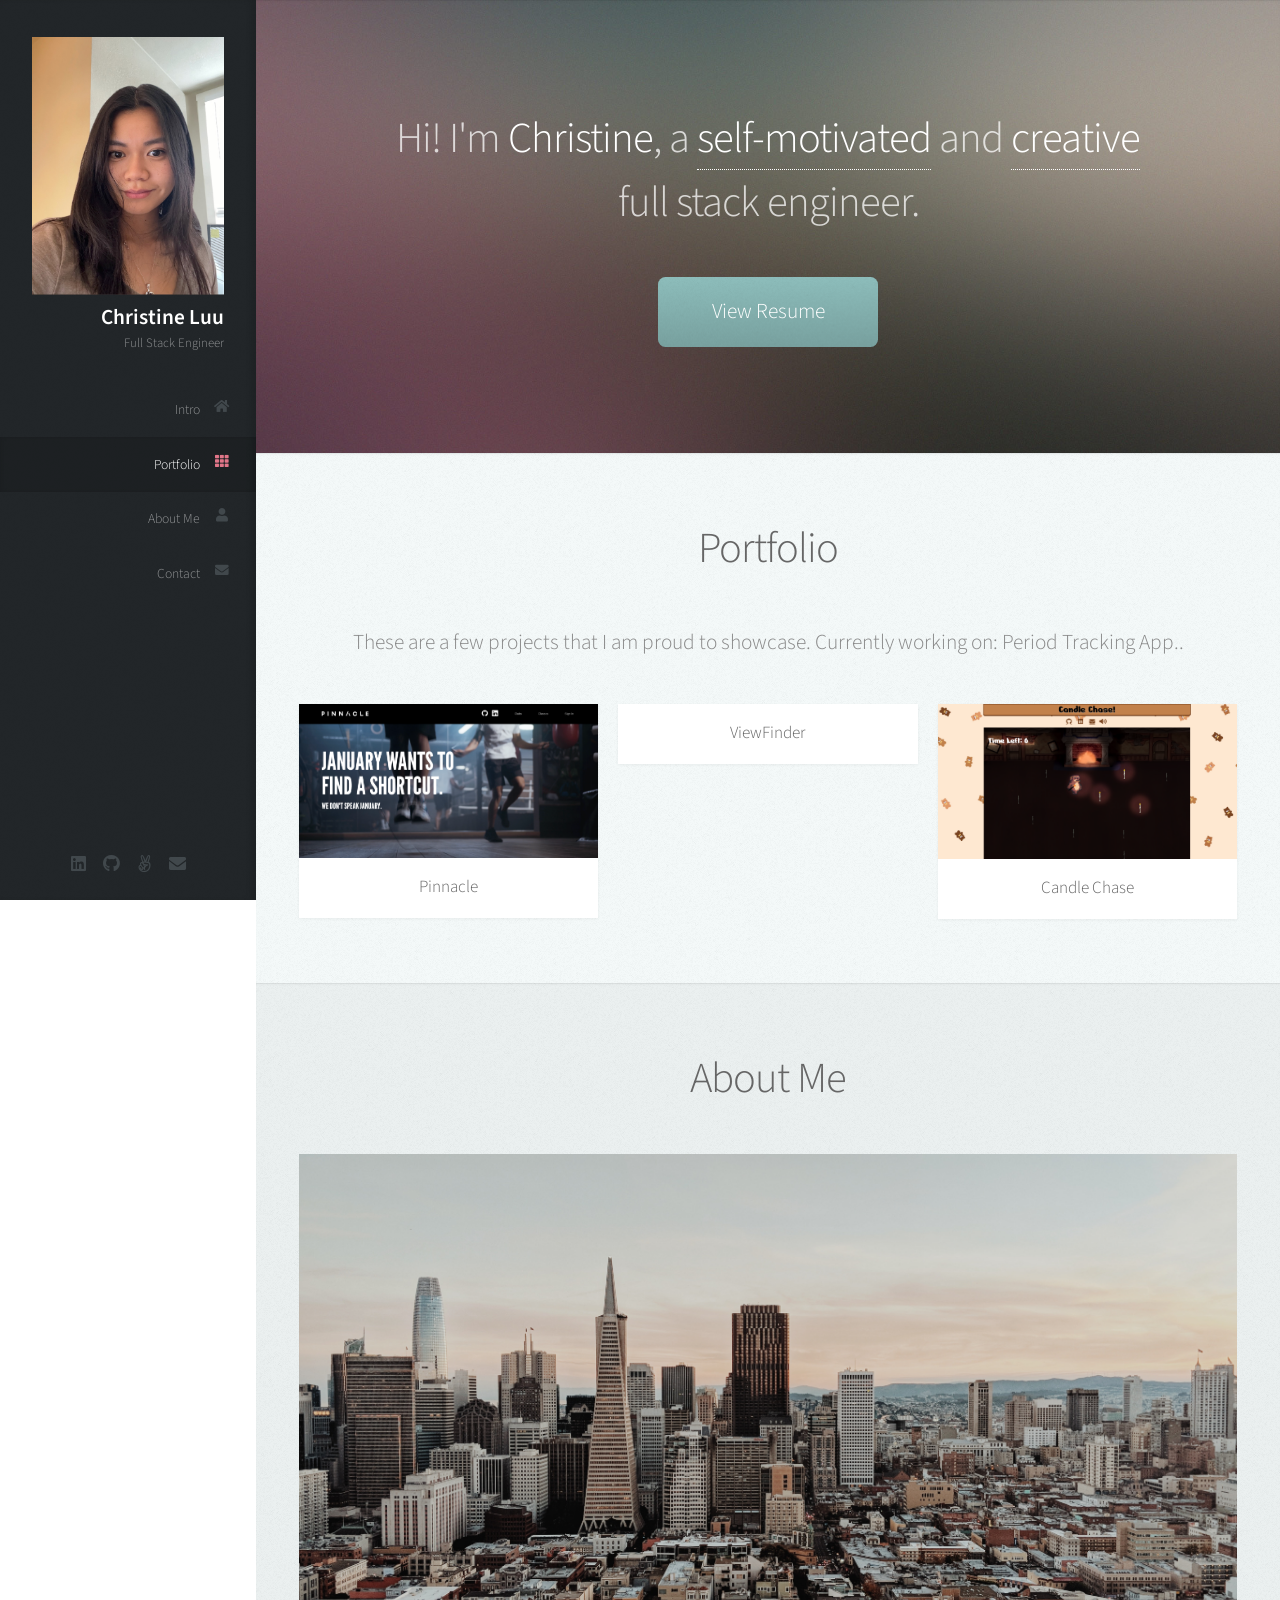
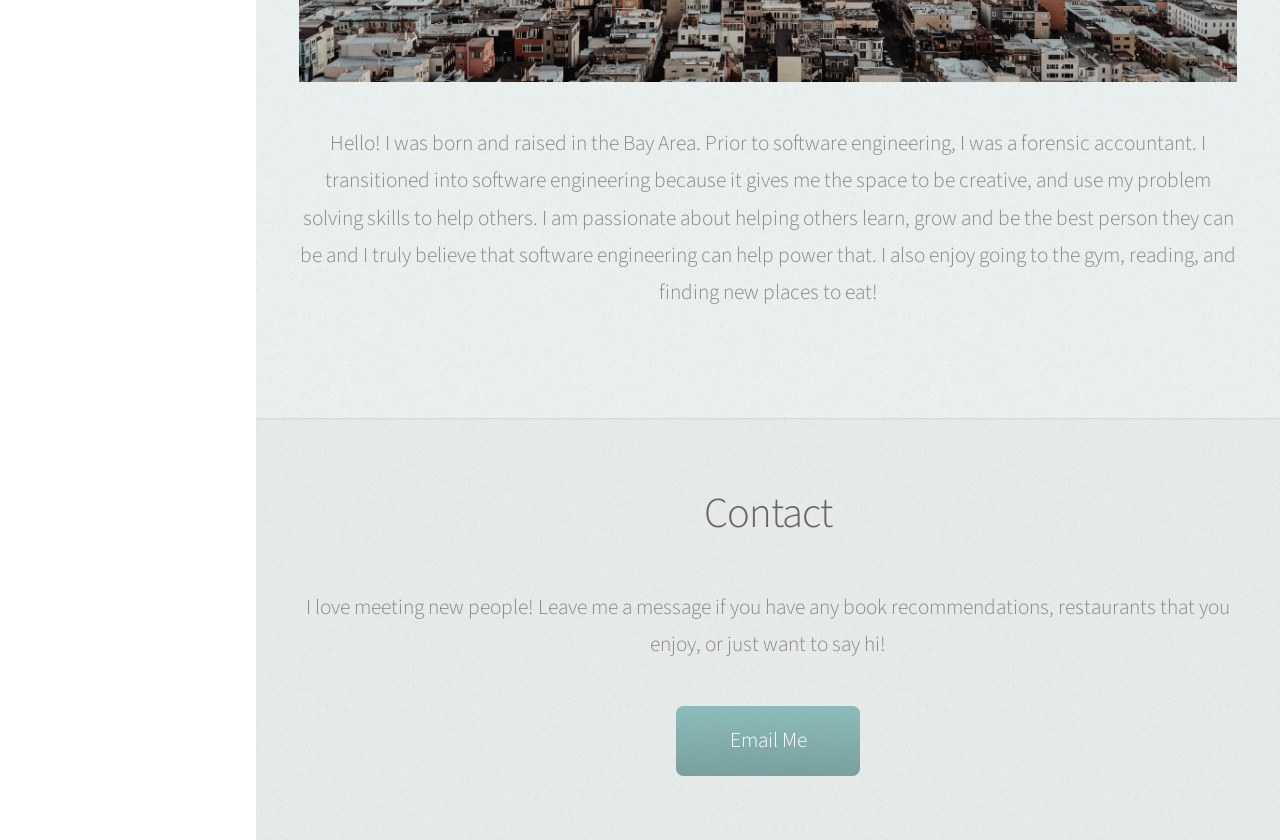
==== commit ac82a0b5: "Update Info" ====
--- a/index.html
+++ b/index.html
@@ -62,11 +62,11 @@
 							<header>
 								<h2 class="alt">Hi! I'm <strong>Christine</strong>, a <a >self-motivated</a> and <a>creative</a><br />
 								full stack
-								enginner.</h2>
+								engineer.</h2>
 							</header>
 
 							<footer>
-								<a href="https://docs.google.com/document/d/1673OFGEujTyYGFkmAUpJrr63Ra83bWdtCJvjafljT1M/edit?usp=sharing" target="_blank" class="button scrolly">Resume</a>
+								<a href="./images/resume.pdf" target="_blank" rel="noopener noreferrer" class="button scrolly">View Resume</a>
 							</footer>
 
 						</div>
@@ -146,7 +146,7 @@
 							<form method="post" action="#">
 								<div class="row">
 									<div class="col-12">
-										<a href="mailto:christine.e.luu@gmail.com" target="_blank" class="button scrolly">Send Message</a>
+										<a href="mailto:christine.e.luu@gmail.com" target="_blank" class="button scrolly">Email Me</a>
 							
 									</div>
 								</div>
@@ -158,14 +158,7 @@
 			</div>
 
 		<!-- Footer -->
-			<div id="footer">
-
-				<!-- Copyright -->
-					<ul class="copyright">
-						<li>&copy; Untitled. All rights reserved.</li><li>Design: <a href="http://html5up.net">HTML5 UP</a></li>
-					</ul>
-
-			</div>
+			
 
 		<!-- Scripts -->
 			<script src="assets/js/jquery.min.js"></script>
